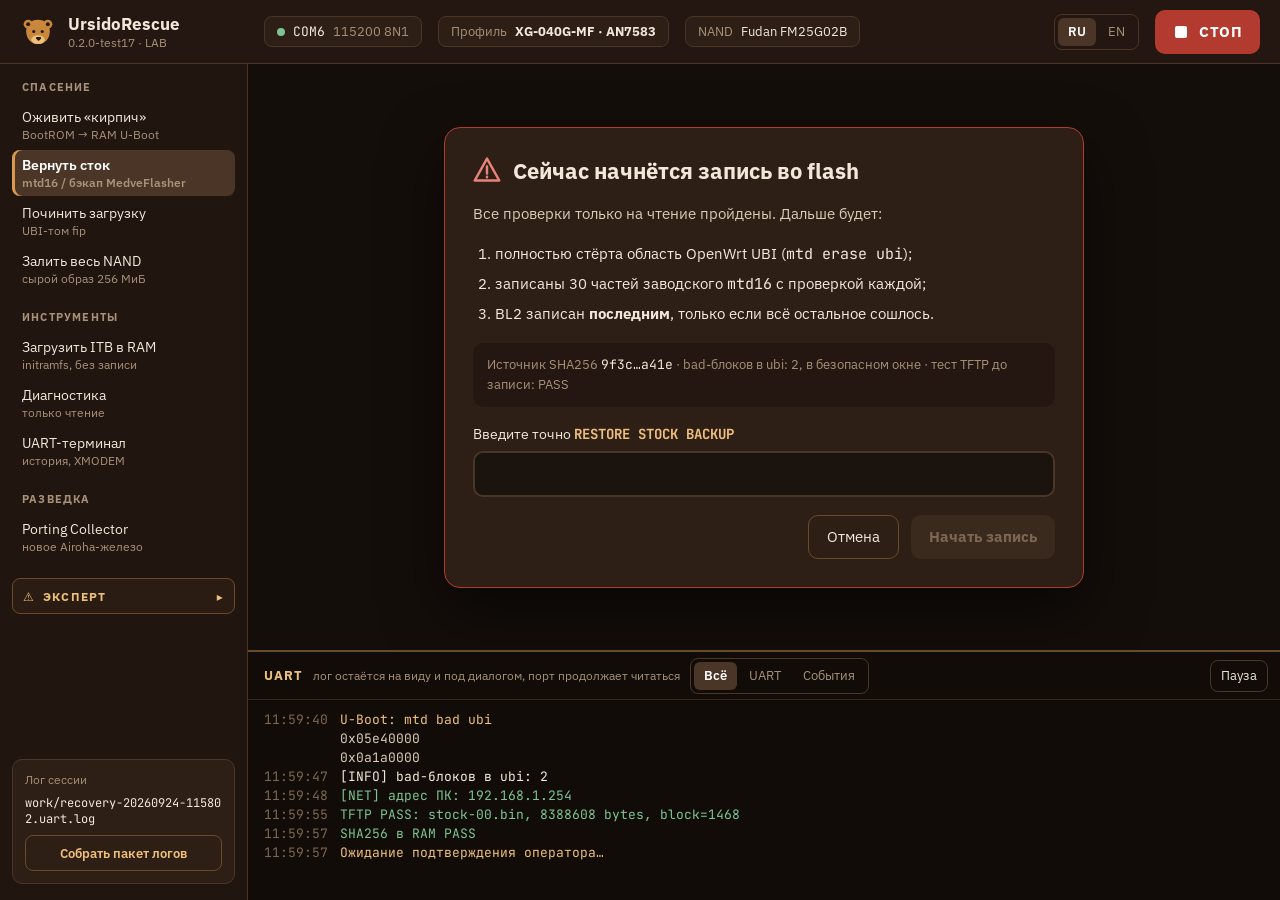
==== doc/ui-mockup/confirm.html @ 8e857e65 "Adopt unified UI specification v3 and add the Web-GUI mockup doc/UI_SPEC_RU.md: v3 of the Web-GUI / " ====
<!doctype html>
<html lang="ru">
<head>
<meta charset="utf-8">
<meta name="viewport" content="width=device-width, initial-scale=1">
<title>UrsidoRescue — подтверждение записи</title>
<link rel="preconnect" href="https://fonts.googleapis.com">
<link href="https://fonts.googleapis.com/css2?family=IBM+Plex+Sans:wght@400;500;600;700&amp;family=JetBrains+Mono:wght@400;500&amp;display=swap" rel="stylesheet">
<link rel="stylesheet" href="style.css">
<script src="mock.js"></script>
</head>
<body data-active="stock">
<div class="app">
<header class="top" id="top"></header>
<div class="body">
<nav class="side" id="side" aria-label="Действия"></nav>
<div class="work">

<div class="veil">
<div class="dialog" role="dialog" aria-modal="true" aria-labelledby="cf-title">
<div style="display:flex;align-items:center;gap:12px">
<svg width="28" height="28" viewBox="0 0 16 16" aria-hidden="true"><path d="M8 1.5 15 14H1z" fill="none" stroke="#e8837a" stroke-width="1.4" stroke-linejoin="round"/><path d="M8 6v4M8 11.8v.4" stroke="#e8837a" stroke-width="1.4" stroke-linecap="round"/></svg>
<h2 id="cf-title">Сейчас начнётся запись во flash</h2>
</div>
<div style="font-size:15px;line-height:22px;color:var(--uart)">Все проверки только на чтение пройдены. Дальше будет:</div>
<ol>
<li>полностью стёрта область OpenWrt UBI (<span class="mono">mtd erase ubi</span>);</li>
<li>записаны 30 частей заводского <span class="mono">mtd16</span> с проверкой каждой;</li>
<li>BL2 записан <strong>последним</strong>, только если всё остальное сошлось.</li>
</ol>
<div class="facts2">Источник SHA256 <span class="mono" style="color:var(--ink)">9f3c…a41e</span> · bad-блоков в ubi: 2, в безопасном окне · тест TFTP до записи: PASS</div>
<label>
<span>Введите точно <strong class="mono" style="color:var(--sand)">RESTORE STOCK BACKUP</strong></span>
<input id="phrase" class="phrase" type="text" data-want="RESTORE STOCK BACKUP" autocomplete="off" spellcheck="false" autofocus>
</label>
<div class="actions">
<button type="button" class="btn sec">Отмена</button>
<button type="button" class="btn go" id="go" disabled>Начать запись</button>
</div>
</div>
</div>

<section class="log" id="log" aria-label="Лог UART" style="height:250px">
<div class="logbar">
<span class="title">UART</span><span class="path">лог остаётся на виду и под диалогом, порт продолжает читаться</span>
<div class="seg filter" role="group" aria-label="Фильтр">
<button type="button" data-v="all" aria-pressed="true">Всё</button>
<button type="button" data-v="uart" aria-pressed="false">UART</button>
<button type="button" data-v="ev" aria-pressed="false">События</button>
</div>
<span class="spacer"></span>
<button type="button" class="tool pause" aria-pressed="false">Пауза</button>
</div>
<div class="lines">
<div class="ln ev"><span class="ts">11:59:40</span><span class="tx amb">U-Boot: mtd bad ubi</span></div>
<div class="ln uart"><span class="ts"></span><span class="tx">0x05e40000</span></div>
<div class="ln uart"><span class="ts"></span><span class="tx">0x0a1a0000</span></div>
<div class="ln ev"><span class="ts">11:59:47</span><span class="tx">[INFO] bad-блоков в ubi: 2</span></div>
<div class="ln ev"><span class="ts">11:59:48</span><span class="tx ok">[NET] адрес ПК: 192.168.1.254</span></div>
<div class="ln ev"><span class="ts">11:59:55</span><span class="tx ok">TFTP PASS: stock-00.bin, 8388608 bytes, block=1468</span></div>
<div class="ln ev"><span class="ts">11:59:57</span><span class="tx ok">SHA256 в RAM PASS</span></div>
<div class="ln ev"><span class="ts">11:59:57</span><span class="tx amb">Ожидание подтверждения оператора…</span></div>
<button type="button" class="jump" hidden>↓ К новым строкам</button>
</div>
</section>

</div>
</div>
</div>
</body>
</html>
---- doc/ui-mockup/style.css ----
/* UrsidoRescue GUI mockup — UrsusBoot palette (console_ui.go) */
:root{
  --bg:#1b130e; --panel:#241610; --side:#211510; --surface:#2e1f16; --log:#120c08; --logbar:#170f0a;
  --line:#4a3526; --line2:#3a2a1e; --edge:#6b4a2a;
  --ink:#f2e8da; --uart:#d9cbb8; --muted:#a89179; --faint:#7d6752;
  --amber:#d99a4d; --amber2:#c8873a; --sand:#efc079; --ok:#7cc493; --bad:#e8837a; --stop:#b23a2e;
  --sans:'IBM Plex Sans',system-ui,sans-serif; --mono:'JetBrains Mono',ui-monospace,monospace;
}
*{box-sizing:border-box}
html,body{margin:0;height:100%;background:var(--bg);color:var(--ink);font-family:var(--sans)}
button,input{font:inherit;color:inherit}
button{cursor:pointer}
[hidden]{display:none !important}
.sr{position:absolute;width:1px;height:1px;overflow:hidden;clip:rect(0 0 0 0)}
.mono{font-family:var(--mono)}

.app{height:100vh;min-height:640px;display:grid;grid-template-rows:64px 1fr}
.body{display:grid;grid-template-columns:248px 1fr;min-height:0}
.work{display:flex;flex-direction:column;min-height:0;min-width:0}

/* top bar */
.top{display:flex;align-items:center;gap:16px;padding:0 20px;background:var(--panel);border-bottom:1px solid var(--line)}
.brand{display:flex;align-items:center;gap:12px;width:228px}
.brand b{font-size:17px}.brand small{display:block;font-size:12px;color:var(--muted)}
.chip{display:flex;align-items:center;gap:8px;padding:6px 12px;border:1px solid var(--line);border-radius:8px;background:var(--surface);font-size:13px}
.chip .k{color:var(--muted)}
.dot{width:8px;height:8px;border-radius:50%;background:var(--ok)}
.spacer{flex:1}
.seg{display:flex;gap:2px;padding:3px;border:1px solid var(--line);border-radius:8px}
.seg button{height:28px;padding:0 10px;border:0;border-radius:6px;background:transparent;color:var(--muted);font-size:13px}
.seg button[aria-pressed=true]{background:var(--line);color:#fff;font-weight:600}
.stop{height:44px;padding:0 18px;display:flex;align-items:center;gap:10px;border:0;border-radius:10px;background:var(--stop);color:#fff;font-size:15px;font-weight:700;letter-spacing:.4px}

/* sidebar */
.side{display:flex;flex-direction:column;gap:18px;padding:16px 12px;background:var(--side);border-right:1px solid var(--line);overflow:auto}
.grp{display:flex;flex-direction:column;gap:2px}
.grp h3{margin:0;padding:0 10px 6px;font-size:11px;letter-spacing:1.2px;color:var(--muted)}
.item{min-height:44px;padding:6px 10px;display:flex;flex-direction:column;justify-content:center;gap:1px;border:0;border-radius:8px;background:transparent;text-align:left;font-size:14px}
.item small{font-size:12px;color:var(--muted)}
.item[aria-current=page]{background:var(--line);color:#fff;font-weight:600;box-shadow:inset 3px 0 0 var(--amber)}
.item.danger{color:var(--sand)}
.expert{height:36px;padding:0 10px;display:flex;align-items:center;gap:8px;border:1px solid var(--edge);border-radius:8px;background:#2a1c12;color:var(--sand);font-size:12px;font-weight:700;letter-spacing:1.2px;text-align:left}
.sidefoot{margin-top:auto;padding:12px;display:flex;flex-direction:column;gap:8px;border:1px solid var(--line);border-radius:10px;background:var(--surface);font-size:12px;color:var(--muted)}
.sidefoot .mono{color:var(--ink);word-break:break-all}
.ghost{height:36px;padding:0 12px;border:1px solid var(--edge);border-radius:8px;background:transparent;color:var(--sand);font-size:13px;font-weight:600}

/* wizard */
.wiz{flex:1;min-height:0;overflow:auto;padding:24px 32px;display:flex;flex-direction:column;gap:20px}
.wizhead{display:flex;align-items:flex-end;gap:16px}
.eyebrow{font-size:12px;font-weight:700;letter-spacing:1.2px;color:var(--muted)}
h1{margin:4px 0;font-size:28px}
.sub{font-size:14px;color:var(--muted)}.sub .mono{color:var(--ink)}
.stages{margin:0;padding:0;list-style:none;display:grid;grid-template-columns:repeat(7,minmax(0,1fr));gap:8px}
.stage{padding:12px;display:flex;flex-direction:column;gap:4px;border-radius:10px;background:var(--panel);border:1px solid var(--line2)}
.stage .st{display:flex;align-items:center;gap:8px;font-size:12px;font-weight:700;letter-spacing:.6px;color:var(--muted)}
.stage .mk{width:20px;height:20px;border-radius:50%;display:grid;place-items:center;font-size:11px;border:1.5px solid #6b5642}
.stage b{font-size:14px}.stage small{font-size:12px;color:var(--muted)}
.stage.done .st{color:var(--ok)}.stage.done .mk{border:0;background:#1f3a2a;color:var(--ok)}
.stage.now{background:#3a2616;border-color:var(--amber)}.stage.now .st{color:var(--sand)}.stage.now .mk{border:0;background:var(--amber);color:#241610}
.card{padding:20px 24px;display:flex;flex-direction:column;gap:14px;border:1px solid var(--edge);border-radius:14px;background:var(--surface)}
.cardhead{display:flex;align-items:baseline;gap:12px}
.cardhead b{font-size:20px}.cardhead .part{color:var(--sand);font-weight:600;font-size:14px}
.bar{height:12px;border-radius:6px;background:var(--bg);overflow:hidden}.bar i{display:block;height:100%;width:30%;background:var(--amber);border-radius:6px}
.facts{display:grid;grid-template-columns:repeat(4,minmax(0,1fr));gap:12px}
.facts div{display:flex;flex-direction:column;gap:4px;font-size:14px}.facts span{font-size:12px;color:var(--muted)}

/* log dock */
.log{flex-shrink:0;height:330px;display:flex;flex-direction:column;background:var(--log);border-top:2px solid var(--edge)}
.log.max{height:calc(100vh - 64px - 120px)}
.logbar{height:48px;flex-shrink:0;padding:0 12px 0 16px;display:flex;align-items:center;gap:10px;border-bottom:1px solid var(--line2)}
.logbar .title{font-size:13px;font-weight:700;letter-spacing:1px;color:var(--sand)}
.logbar .path{font-size:12px;color:var(--muted)}
.tool{height:32px;padding:0 10px;border:1px solid var(--line);border-radius:8px;background:transparent;font-size:13px}
.tool[aria-pressed=true]{border-color:var(--amber);background:#3a2616;color:var(--sand);font-weight:600}
.search{display:flex;align-items:center;gap:6px;height:32px;padding:0 10px;border:1px solid var(--line);border-radius:8px;color:var(--muted);font-size:13px}
.search input{width:140px;border:0;background:transparent;outline:none}
.lines{flex:1;min-height:0;overflow:auto;position:relative;padding:10px 16px;font-family:var(--mono);font-size:13px;line-height:19px}
.ln{display:flex;gap:12px;white-space:pre}
.ln .ts{width:64px;flex-shrink:0;color:var(--faint)}
.ln.uart .tx{color:var(--uart)}.ln.ev .tx{color:var(--ink)}.ln .tx.ok{color:var(--ok)}.ln .tx.amb{color:var(--sand)}.ln .tx.dim{color:var(--muted)}
.jump{position:sticky;left:100%;bottom:0;float:right;height:36px;padding:0 14px;border:0;border-radius:18px;background:var(--amber);color:#241610;font-family:var(--sans);font-size:13px;font-weight:700}
.cmd{height:44px;flex-shrink:0;padding:0 16px;display:flex;align-items:center;gap:10px;border-top:1px solid var(--line2);background:var(--logbar);font-family:var(--mono);font-size:13px;color:var(--faint)}
.cmd input{flex:1;height:30px;border:0;background:transparent;outline:none;font-family:var(--mono)}
.cmd input:disabled{color:var(--muted)}
.cmd.live{border-top-color:var(--edge);background:#1d130d}.cmd.live .p{color:var(--sand)}

/* terminal */
.termhead{height:64px;flex-shrink:0;padding:0 24px;display:flex;align-items:center;gap:16px;border-bottom:1px solid var(--line2)}
.termhead b{font-size:18px}.termhead small{display:block;font-size:12px;color:var(--muted)}
.term{flex:1;min-height:0;display:flex;flex-direction:column;background:var(--log)}
.term .lines{font-size:14px;line-height:21px}
.hints{height:30px;flex-shrink:0;padding:0 20px;display:flex;align-items:center;gap:18px;background:var(--logbar);font-size:12px;color:var(--muted)}

/* confirm */
.veil{flex:1;min-height:0;display:grid;place-items:center;background:#140e0a}
.dialog{width:640px;padding:28px;display:flex;flex-direction:column;gap:18px;border:1px solid var(--stop);border-radius:16px;background:var(--surface);box-shadow:0 24px 60px rgba(0,0,0,.55)}
.dialog h2{margin:0;font-size:22px}
.dialog ol{margin:0;padding-left:22px;display:flex;flex-direction:column;gap:8px;font-size:15px;line-height:22px}
.dialog .facts2{padding:12px 14px;border-radius:10px;background:var(--panel);font-size:13px;line-height:20px;color:var(--muted)}
.dialog label{display:flex;flex-direction:column;gap:8px;font-size:14px}
.phrase{height:46px;padding:0 14px;border:2px solid var(--line);border-radius:10px;background:var(--bg);font-family:var(--mono);font-size:16px;outline:none}
.phrase.part{border-color:var(--amber)}.phrase.ok{border-color:var(--ok)}
.actions{display:flex;gap:12px;justify-content:flex-end}
.btn{height:44px;padding:0 18px;border-radius:10px;font-size:15px}
.btn.sec{border:1px solid var(--edge);background:transparent}
.btn.go{border:0;background:var(--stop);color:#fff;font-weight:700}
.btn.go:disabled{background:var(--line2);color:var(--faint);cursor:not-allowed}
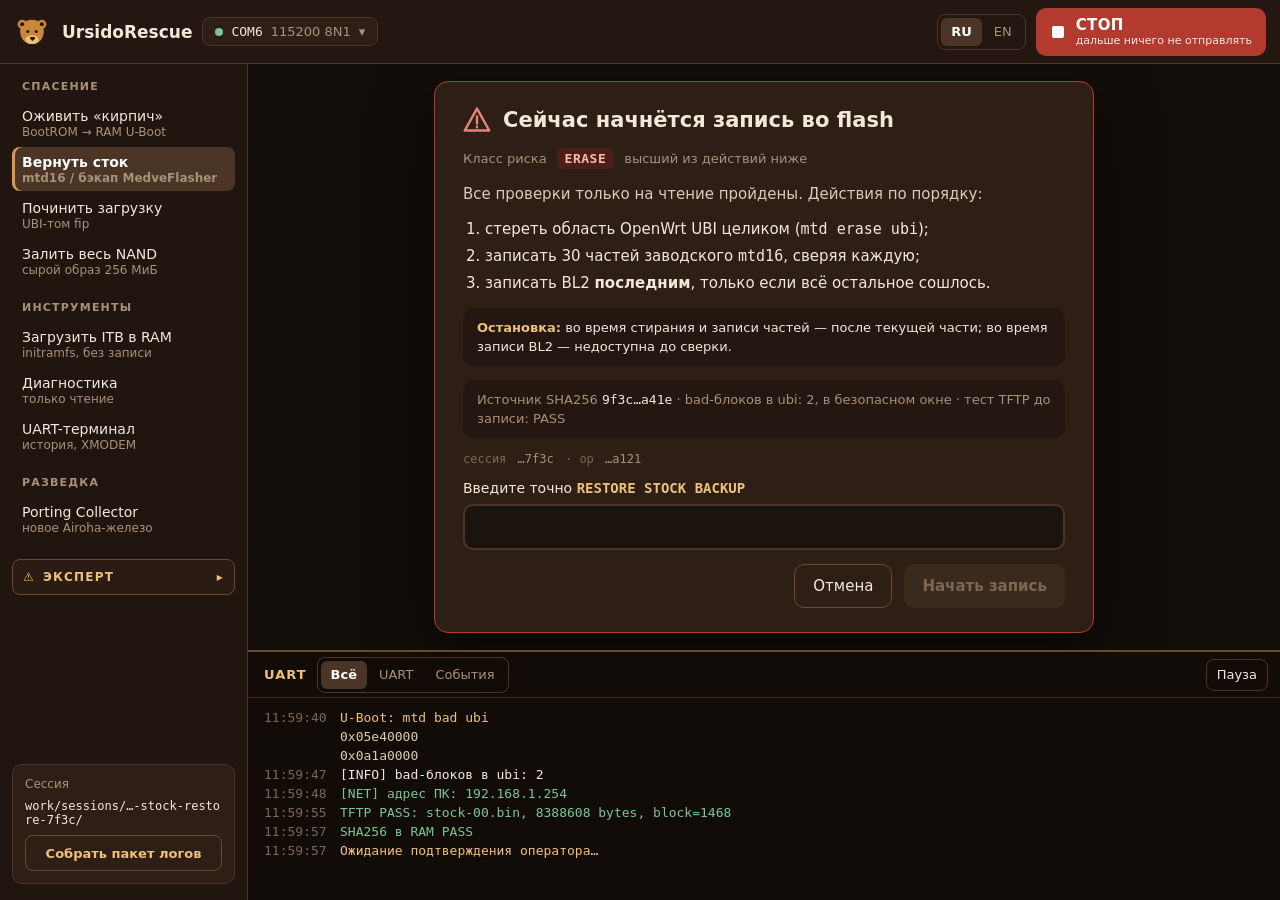
==== commit 6d942430: "UI spec v3.1 and mockup: STOP states, port popover, new screens Spec: STOP label from the core's Can" ====
--- a/doc/ui-mockup/confirm.html
+++ b/doc/ui-mockup/confirm.html
@@ -4,12 +4,10 @@
 <meta charset="utf-8">
 <meta name="viewport" content="width=device-width, initial-scale=1">
 <title>UrsidoRescue — подтверждение записи</title>
-<link rel="preconnect" href="https://fonts.googleapis.com">
-<link href="https://fonts.googleapis.com/css2?family=IBM+Plex+Sans:wght@400;500;600;700&amp;family=JetBrains+Mono:wght@400;500&amp;display=swap" rel="stylesheet">
 <link rel="stylesheet" href="style.css">
 <script src="mock.js"></script>
 </head>
-<body data-active="stock">
+<body data-active="stock" data-port="COM6" data-lease="stock-restore …a121" data-stop-mode="now">
 <div class="app">
 <header class="top" id="top"></header>
 <div class="body">
@@ -22,13 +20,16 @@
 <svg width="28" height="28" viewBox="0 0 16 16" aria-hidden="true"><path d="M8 1.5 15 14H1z" fill="none" stroke="#e8837a" stroke-width="1.4" stroke-linejoin="round"/><path d="M8 6v4M8 11.8v.4" stroke="#e8837a" stroke-width="1.4" stroke-linecap="round"/></svg>
 <h2 id="cf-title">Сейчас начнётся запись во flash</h2>
 </div>
-<div style="font-size:15px;line-height:22px;color:var(--uart)">Все проверки только на чтение пройдены. Дальше будет:</div>
+<div class="risk">Класс риска <b>ERASE</b><span>высший из действий ниже</span></div>
+<div style="font-size:15px;line-height:22px;color:var(--uart)">Все проверки только на чтение пройдены. Действия по порядку:</div>
 <ol>
-<li>полностью стёрта область OpenWrt UBI (<span class="mono">mtd erase ubi</span>);</li>
-<li>записаны 30 частей заводского <span class="mono">mtd16</span> с проверкой каждой;</li>
-<li>BL2 записан <strong>последним</strong>, только если всё остальное сошлось.</li>
+<li>стереть область OpenWrt UBI целиком (<span class="mono">mtd erase ubi</span>);</li>
+<li>записать 30 частей заводского <span class="mono">mtd16</span>, сверяя каждую;</li>
+<li>записать BL2 <strong>последним</strong>, только если всё остальное сошлось.</li>
 </ol>
+<div class="boundary"><b>Остановка:</b> во время стирания и записи частей — после текущей части; во время записи BL2 — недоступна до сверки.</div>
 <div class="facts2">Источник SHA256 <span class="mono" style="color:var(--ink)">9f3c…a41e</span> · bad-блоков в ubi: 2, в безопасном окне · тест TFTP до записи: PASS</div>
+<div class="ids">сессия <button type="button" data-full="20260924-115752-stock-restore-7f3c" title="Скопировать полный ID">…7f3c</button> · op <button type="button" data-full="op-20260924-115801-stock-restore-a121" title="Скопировать полный ID">…a121</button></div>
 <label>
 <span>Введите точно <strong class="mono" style="color:var(--sand)">RESTORE STOCK BACKUP</strong></span>
 <input id="phrase" class="phrase" type="text" data-want="RESTORE STOCK BACKUP" autocomplete="off" spellcheck="false" autofocus>
--- a/doc/ui-mockup/style.css
+++ b/doc/ui-mockup/style.css
@@ -1,10 +1,13 @@
-/* UrsidoRescue GUI mockup — UrsusBoot palette (console_ui.go) */
+/* UrsidoRescue GUI mockup — UrsusBoot palette (console_ui.go).
+   No external requests: system font stacks only (UI_SPEC §5.1). */
 :root{
   --bg:#1b130e; --panel:#241610; --side:#211510; --surface:#2e1f16; --log:#120c08; --logbar:#170f0a;
   --line:#4a3526; --line2:#3a2a1e; --edge:#6b4a2a;
   --ink:#f2e8da; --uart:#d9cbb8; --muted:#a89179; --faint:#7d6752;
   --amber:#d99a4d; --amber2:#c8873a; --sand:#efc079; --ok:#7cc493; --bad:#e8837a; --stop:#b23a2e;
-  --sans:'IBM Plex Sans',system-ui,sans-serif; --mono:'JetBrains Mono',ui-monospace,monospace;
+  --sans:system-ui,"Segoe UI",Roboto,"Helvetica Neue",Arial,sans-serif;
+  --mono:ui-monospace,Consolas,"DejaVu Sans Mono","Liberation Mono",Menlo,monospace;
+  --logh:max(35vh,140px);
 }
 *{box-sizing:border-box}
 html,body{margin:0;height:100%;background:var(--bg);color:var(--ink);font-family:var(--sans)}
@@ -13,25 +16,48 @@
 [hidden]{display:none !important}
 .sr{position:absolute;width:1px;height:1px;overflow:hidden;clip:rect(0 0 0 0)}
 .mono{font-family:var(--mono)}
+.spacer{flex:1}
 
-.app{height:100vh;min-height:640px;display:grid;grid-template-rows:64px 1fr}
+.app{height:100vh;min-height:720px;min-width:1280px;display:grid;grid-template-rows:64px 1fr}
 .body{display:grid;grid-template-columns:248px 1fr;min-height:0}
 .work{display:flex;flex-direction:column;min-height:0;min-width:0}
 
-/* top bar */
-.top{display:flex;align-items:center;gap:16px;padding:0 20px;background:var(--panel);border-bottom:1px solid var(--line)}
-.brand{display:flex;align-items:center;gap:12px;width:228px}
+/* ---------- top bar ---------- */
+.top{position:relative;display:flex;align-items:center;gap:14px;padding:0 20px;background:var(--panel);border-bottom:1px solid var(--line)}
+.brand{display:flex;align-items:center;gap:12px;width:228px;flex-shrink:0}
 .brand b{font-size:17px}.brand small{display:block;font-size:12px;color:var(--muted)}
-.chip{display:flex;align-items:center;gap:8px;padding:6px 12px;border:1px solid var(--line);border-radius:8px;background:var(--surface);font-size:13px}
+.chip{display:flex;align-items:center;gap:8px;padding:6px 12px;border:1px solid var(--line);border-radius:8px;background:var(--surface);font-size:13px;white-space:nowrap}
 .chip .k{color:var(--muted)}
+button.chip{cursor:pointer}
+button.chip:hover,button.chip[aria-expanded=true]{border-color:var(--amber)}
 .dot{width:8px;height:8px;border-radius:50%;background:var(--ok)}
-.spacer{flex:1}
+.dot.off{background:var(--bad)}
+.modechip{padding:6px 10px;border:1px solid var(--amber);border-radius:8px;background:#3a2616;color:var(--sand);font-size:12px;font-weight:700;letter-spacing:1px}
 .seg{display:flex;gap:2px;padding:3px;border:1px solid var(--line);border-radius:8px}
 .seg button{height:28px;padding:0 10px;border:0;border-radius:6px;background:transparent;color:var(--muted);font-size:13px}
 .seg button[aria-pressed=true]{background:var(--line);color:#fff;font-weight:600}
-.stop{height:44px;padding:0 18px;display:flex;align-items:center;gap:10px;border:0;border-radius:10px;background:var(--stop);color:#fff;font-size:15px;font-weight:700;letter-spacing:.4px}
 
-/* sidebar */
+/* STOP: label comes from the core (CancelState) */
+.stop{min-width:190px;height:48px;padding:0 14px;display:flex;align-items:center;gap:10px;border:0;border-radius:10px;background:var(--stop);color:#fff;text-align:left}
+.stop b{display:block;font-size:15px;letter-spacing:.4px}
+.stop small{display:block;font-size:11px;opacity:.9}
+.stop[data-mode=unavailable]{background:#3a2a1e;color:var(--sand);box-shadow:inset 0 0 0 1px var(--edge)}
+.stop[data-requested=true]{background:#6e2a22}
+.toast{position:absolute;right:20px;top:60px;z-index:20;max-width:360px;padding:12px 14px;border:1px solid var(--edge);border-radius:10px;background:var(--surface);font-size:13px;line-height:19px;box-shadow:0 12px 30px rgba(0,0,0,.5)}
+
+/* port popover */
+.pop{position:absolute;top:58px;z-index:20;width:340px;padding:8px;border:1px solid var(--edge);border-radius:12px;background:var(--surface);box-shadow:0 16px 40px rgba(0,0,0,.55)}
+.pop h4{margin:6px 8px 8px;font-size:12px;letter-spacing:1px;color:var(--muted)}
+.pop .port{width:100%;min-height:44px;padding:6px 10px;display:flex;align-items:center;gap:10px;border:0;border-radius:8px;background:transparent;text-align:left;font-size:14px}
+.pop .port:hover{background:var(--line2)}
+.pop .port[aria-current=true]{background:var(--line)}
+.pop .port small{display:block;font-size:12px;color:var(--muted)}
+.pop .new{margin-left:auto;padding:2px 6px;border-radius:5px;background:#1f3a2a;color:var(--ok);font-size:11px;font-weight:700}
+.pop .row{display:flex;gap:8px;padding:8px 8px 4px;border-top:1px solid var(--line2);margin-top:6px}
+.pop .ghost[aria-disabled=true]{opacity:.45;cursor:not-allowed}
+.pop .lease{padding:6px 8px 2px;font-size:12px;line-height:17px;color:var(--sand)}
+
+/* ---------- sidebar ---------- */
 .side{display:flex;flex-direction:column;gap:18px;padding:16px 12px;background:var(--side);border-right:1px solid var(--line);overflow:auto}
 .grp{display:flex;flex-direction:column;gap:2px}
 .grp h3{margin:0;padding:0 10px 6px;font-size:11px;letter-spacing:1.2px;color:var(--muted)}
@@ -44,59 +70,103 @@
 .sidefoot .mono{color:var(--ink);word-break:break-all}
 .ghost{height:36px;padding:0 12px;border:1px solid var(--edge);border-radius:8px;background:transparent;color:var(--sand);font-size:13px;font-weight:600}
 
-/* wizard */
-.wiz{flex:1;min-height:0;overflow:auto;padding:24px 32px;display:flex;flex-direction:column;gap:20px}
+/* ---------- wizard ---------- */
+.wiz{flex:1;min-height:0;overflow:auto;padding:22px 32px;display:flex;flex-direction:column;gap:18px}
 .wizhead{display:flex;align-items:flex-end;gap:16px}
 .eyebrow{font-size:12px;font-weight:700;letter-spacing:1.2px;color:var(--muted)}
-h1{margin:4px 0;font-size:28px}
+h1{margin:4px 0;font-size:26px}
 .sub{font-size:14px;color:var(--muted)}.sub .mono{color:var(--ink)}
+.ids{font-family:var(--mono);font-size:12px;color:var(--faint)}
+.ids button{padding:0 4px;border:0;border-radius:4px;background:transparent;color:var(--muted);font-family:var(--mono);font-size:12px}
+.ids button:hover{background:var(--line2);color:var(--ink)}
 .stages{margin:0;padding:0;list-style:none;display:grid;grid-template-columns:repeat(7,minmax(0,1fr));gap:8px}
-.stage{padding:12px;display:flex;flex-direction:column;gap:4px;border-radius:10px;background:var(--panel);border:1px solid var(--line2)}
+.stage{padding:10px 12px;display:flex;flex-direction:column;gap:3px;border-radius:10px;background:var(--panel);border:1px solid var(--line2)}
 .stage .st{display:flex;align-items:center;gap:8px;font-size:12px;font-weight:700;letter-spacing:.6px;color:var(--muted)}
 .stage .mk{width:20px;height:20px;border-radius:50%;display:grid;place-items:center;font-size:11px;border:1.5px solid #6b5642}
 .stage b{font-size:14px}.stage small{font-size:12px;color:var(--muted)}
 .stage.done .st{color:var(--ok)}.stage.done .mk{border:0;background:#1f3a2a;color:var(--ok)}
 .stage.now{background:#3a2616;border-color:var(--amber)}.stage.now .st{color:var(--sand)}.stage.now .mk{border:0;background:var(--amber);color:#241610}
-.card{padding:20px 24px;display:flex;flex-direction:column;gap:14px;border:1px solid var(--edge);border-radius:14px;background:var(--surface)}
+.stage.locked{border-color:var(--bad)}.stage.locked .st{color:var(--bad)}
+.card{padding:18px 22px;display:flex;flex-direction:column;gap:12px;border:1px solid var(--edge);border-radius:12px;background:var(--surface)}
 .cardhead{display:flex;align-items:baseline;gap:12px}
-.cardhead b{font-size:20px}.cardhead .part{color:var(--sand);font-weight:600;font-size:14px}
+.cardhead b{font-size:19px}.cardhead .part{color:var(--sand);font-weight:600;font-size:14px}
 .bar{height:12px;border-radius:6px;background:var(--bg);overflow:hidden}.bar i{display:block;height:100%;width:30%;background:var(--amber);border-radius:6px}
+.bar.ind i{width:25%;animation:ind 1.6s ease-in-out infinite}
+@keyframes ind{0%{margin-left:-25%}100%{margin-left:100%}}
+@media (prefers-reduced-motion:reduce){.bar.ind i{animation:none;width:100%;opacity:.35}}
 .facts{display:grid;grid-template-columns:repeat(4,minmax(0,1fr));gap:12px}
 .facts div{display:flex;flex-direction:column;gap:4px;font-size:14px}.facts span{font-size:12px;color:var(--muted)}
+.note{padding:10px 14px;border-radius:10px;background:var(--panel);font-size:13px;line-height:19px;color:var(--muted)}
+.note b{color:var(--ink)}
 
-/* log dock */
-.log{flex-shrink:0;height:330px;display:flex;flex-direction:column;background:var(--log);border-top:2px solid var(--edge)}
-.log.max{height:calc(100vh - 64px - 120px)}
-.logbar{height:48px;flex-shrink:0;padding:0 12px 0 16px;display:flex;align-items:center;gap:10px;border-bottom:1px solid var(--line2)}
+/* banner (Porting) */
+.banner{padding:10px 14px;display:flex;align-items:center;gap:12px;border-radius:10px;font-size:13px;font-weight:700;letter-spacing:.6px}
+.banner.ro{background:#2e2414;border:1px solid #6b5a33;color:var(--sand)}
+.banner.chg{background:#3a2616;border:1px solid var(--amber);color:var(--sand)}
+.banner.not{background:#3a2616;border:2px solid var(--amber);color:#ffd9a0}
+.banner small{font-weight:400;letter-spacing:0;color:var(--muted)}
+
+/* BootROM wait */
+.steps3{display:grid;grid-template-columns:repeat(3,minmax(0,1fr));gap:12px}
+.step3{padding:16px;border:1px solid var(--line2);border-radius:12px;background:var(--panel);display:flex;flex-direction:column;gap:6px}
+.step3 .n{width:30px;height:30px;border-radius:50%;display:grid;place-items:center;background:var(--amber);color:#241610;font-weight:700}
+.step3 b{font-size:16px}.step3 span{font-size:13px;color:var(--muted);line-height:19px}
+.signs{display:grid;grid-template-columns:repeat(4,minmax(0,1fr));gap:12px}
+.sign{padding:12px;border:1px solid var(--line2);border-radius:10px;background:var(--panel);font-size:13px;display:flex;flex-direction:column;gap:4px}
+.sign span{color:var(--muted);font-size:12px}
+.sign .y{color:var(--ok);font-weight:700}.sign .n{color:var(--muted);font-weight:700}
+
+/* result */
+.results{display:grid;grid-template-columns:repeat(4,minmax(0,1fr));gap:12px}
+.res{padding:14px;border-radius:10px;background:var(--panel);border:1px solid var(--line2);display:flex;flex-direction:column;gap:4px}
+.res span{font-size:12px;color:var(--muted)}
+.res b{font-size:16px}
+.res.ok b{color:var(--ok)}.res.nv{border-color:var(--amber)}.res.nv b{color:var(--sand)}
+.big{font-size:22px;font-weight:700}
+
+/* empty state */
+.empty{flex:1;display:grid;place-items:center;padding:24px}
+.empty .box{width:min(560px,90%);padding:28px;border:1px dashed var(--edge);border-radius:14px;display:flex;flex-direction:column;gap:14px;text-align:center}
+.empty h2{margin:0;font-size:22px}
+.empty p{margin:0;color:var(--muted);line-height:21px}
+
+/* ---------- log dock ---------- */
+.log{flex-shrink:0;height:var(--logh);display:flex;flex-direction:column;background:var(--log);border-top:2px solid var(--edge)}
+.log.max{height:calc(100vh - 64px - 110px)}
+.logbar{height:46px;flex-shrink:0;padding:0 12px 0 16px;display:flex;align-items:center;gap:10px;border-bottom:1px solid var(--line2)}
 .logbar .title{font-size:13px;font-weight:700;letter-spacing:1px;color:var(--sand)}
-.logbar .path{font-size:12px;color:var(--muted)}
-.tool{height:32px;padding:0 10px;border:1px solid var(--line);border-radius:8px;background:transparent;font-size:13px}
+.logbar .path{font-size:12px;color:var(--muted);white-space:nowrap;overflow:hidden;text-overflow:ellipsis;max-width:320px}
+.tool{height:32px;padding:0 10px;border:1px solid var(--line);border-radius:8px;background:transparent;font-size:13px;white-space:nowrap}
 .tool[aria-pressed=true]{border-color:var(--amber);background:#3a2616;color:var(--sand);font-weight:600}
 .search{display:flex;align-items:center;gap:6px;height:32px;padding:0 10px;border:1px solid var(--line);border-radius:8px;color:var(--muted);font-size:13px}
-.search input{width:140px;border:0;background:transparent;outline:none}
+.search input{width:130px;border:0;background:transparent;outline:none}
 .lines{flex:1;min-height:0;overflow:auto;position:relative;padding:10px 16px;font-family:var(--mono);font-size:13px;line-height:19px}
 .ln{display:flex;gap:12px;white-space:pre}
 .ln .ts{width:64px;flex-shrink:0;color:var(--faint)}
-.ln.uart .tx{color:var(--uart)}.ln.ev .tx{color:var(--ink)}.ln .tx.ok{color:var(--ok)}.ln .tx.amb{color:var(--sand)}.ln .tx.dim{color:var(--muted)}
+.ln.uart .tx{color:var(--uart)}.ln.ev .tx{color:var(--ink)}.ln .tx.ok{color:var(--ok)}.ln .tx.amb{color:var(--sand)}.ln .tx.dim{color:var(--muted)}.ln .tx.bad{color:var(--bad)}
 .jump{position:sticky;left:100%;bottom:0;float:right;height:36px;padding:0 14px;border:0;border-radius:18px;background:var(--amber);color:#241610;font-family:var(--sans);font-size:13px;font-weight:700}
-.cmd{height:44px;flex-shrink:0;padding:0 16px;display:flex;align-items:center;gap:10px;border-top:1px solid var(--line2);background:var(--logbar);font-family:var(--mono);font-size:13px;color:var(--faint)}
+.cmd{height:42px;flex-shrink:0;padding:0 16px;display:flex;align-items:center;gap:10px;border-top:1px solid var(--line2);background:var(--logbar);font-family:var(--mono);font-size:13px;color:var(--faint)}
 .cmd input{flex:1;height:30px;border:0;background:transparent;outline:none;font-family:var(--mono)}
 .cmd input:disabled{color:var(--muted)}
 .cmd.live{border-top-color:var(--edge);background:#1d130d}.cmd.live .p{color:var(--sand)}
 
 /* terminal */
-.termhead{height:64px;flex-shrink:0;padding:0 24px;display:flex;align-items:center;gap:16px;border-bottom:1px solid var(--line2)}
+.termhead{height:60px;flex-shrink:0;padding:0 24px;display:flex;align-items:center;gap:14px;border-bottom:1px solid var(--line2)}
 .termhead b{font-size:18px}.termhead small{display:block;font-size:12px;color:var(--muted)}
 .term{flex:1;min-height:0;display:flex;flex-direction:column;background:var(--log)}
 .term .lines{font-size:14px;line-height:21px}
 .hints{height:30px;flex-shrink:0;padding:0 20px;display:flex;align-items:center;gap:18px;background:var(--logbar);font-size:12px;color:var(--muted)}
 
 /* confirm */
-.veil{flex:1;min-height:0;display:grid;place-items:center;background:#140e0a}
-.dialog{width:640px;padding:28px;display:flex;flex-direction:column;gap:18px;border:1px solid var(--stop);border-radius:16px;background:var(--surface);box-shadow:0 24px 60px rgba(0,0,0,.55)}
-.dialog h2{margin:0;font-size:22px}
-.dialog ol{margin:0;padding-left:22px;display:flex;flex-direction:column;gap:8px;font-size:15px;line-height:22px}
-.dialog .facts2{padding:12px 14px;border-radius:10px;background:var(--panel);font-size:13px;line-height:20px;color:var(--muted)}
+.veil{flex:1;min-height:0;overflow:auto;display:grid;place-items:center;padding:16px;background:#140e0a}
+.dialog{width:660px;max-width:100%;padding:24px 28px;display:flex;flex-direction:column;gap:14px;border:1px solid var(--stop);border-radius:14px;background:var(--surface);box-shadow:0 24px 60px rgba(0,0,0,.55)}
+.dialog h2{margin:0;font-size:21px}
+.risk{display:flex;align-items:center;gap:10px;font-size:13px;color:var(--muted)}
+.risk b{padding:3px 8px;border-radius:6px;background:#4a1f1a;color:#ffb8ae;font-family:var(--mono);font-size:13px;letter-spacing:.5px}
+.dialog ol{margin:0;padding-left:22px;display:flex;flex-direction:column;gap:6px;font-size:15px;line-height:21px}
+.boundary{padding:10px 14px;border-left:0;border-radius:10px;background:var(--panel);font-size:13px;line-height:19px}
+.boundary b{color:var(--sand)}
+.dialog .facts2{padding:10px 14px;border-radius:10px;background:var(--panel);font-size:13px;line-height:19px;color:var(--muted)}
 .dialog label{display:flex;flex-direction:column;gap:8px;font-size:14px}
 .phrase{height:46px;padding:0 14px;border:2px solid var(--line);border-radius:10px;background:var(--bg);font-family:var(--mono);font-size:16px;outline:none}
 .phrase.part{border-color:var(--amber)}.phrase.ok{border-color:var(--ok)}
@@ -104,4 +174,18 @@
 .btn{height:44px;padding:0 18px;border-radius:10px;font-size:15px}
 .btn.sec{border:1px solid var(--edge);background:transparent}
 .btn.go{border:0;background:var(--stop);color:#fff;font-weight:700}
+.btn.pri{border:0;background:var(--amber);color:#241610;font-weight:700}
 .btn.go:disabled{background:var(--line2);color:var(--faint);cursor:not-allowed}
+
+/* ---------- compact desktop 1280–1439 (UI_SPEC §4 п.10) ---------- */
+@media (max-width:1439px){
+  .top{gap:10px;padding:0 14px}
+  .brand{width:auto}
+  .brand small{display:none}
+  .chip.meta{display:none}
+  .stages{grid-template-columns:repeat(4,minmax(0,1fr))}
+  .facts,.signs,.results{grid-template-columns:repeat(2,minmax(0,1fr))}
+  .wiz{padding:18px 22px}
+  .logbar .path{display:none}
+  .search input{width:90px}
+}
